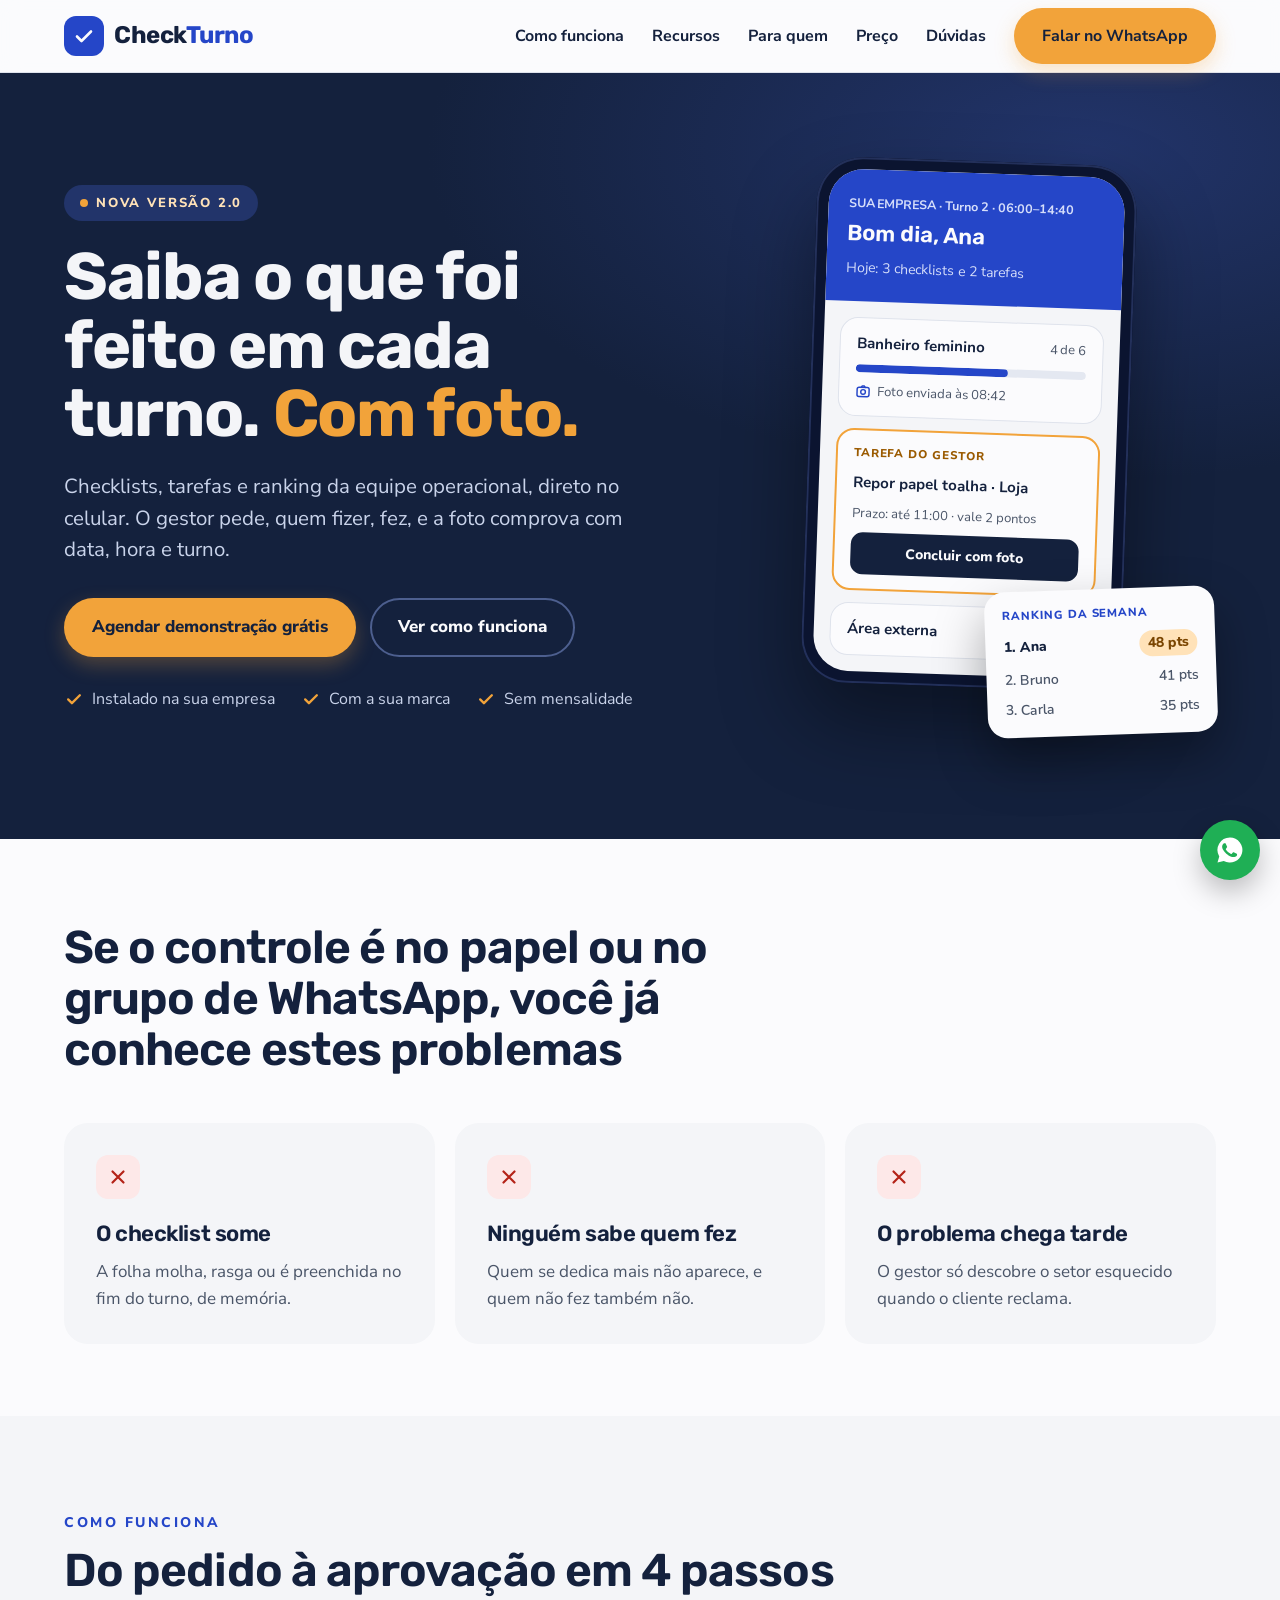
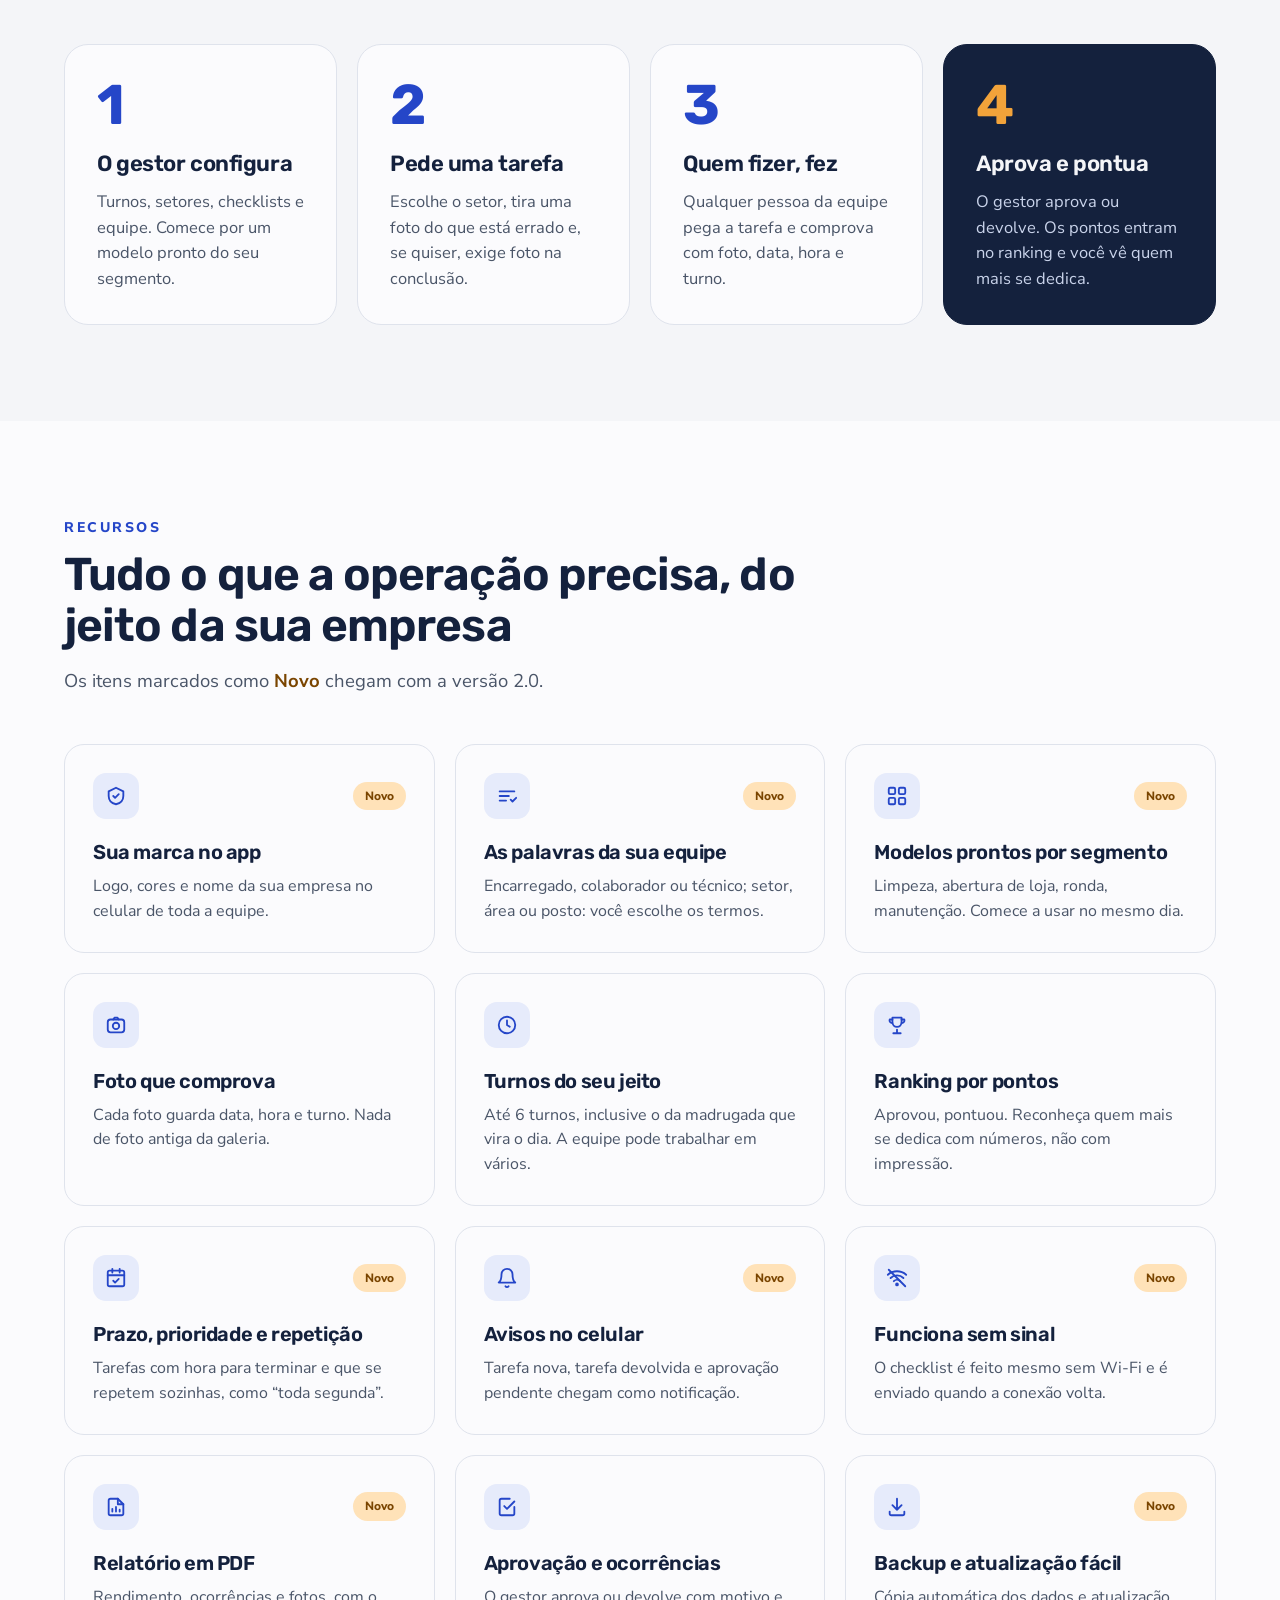
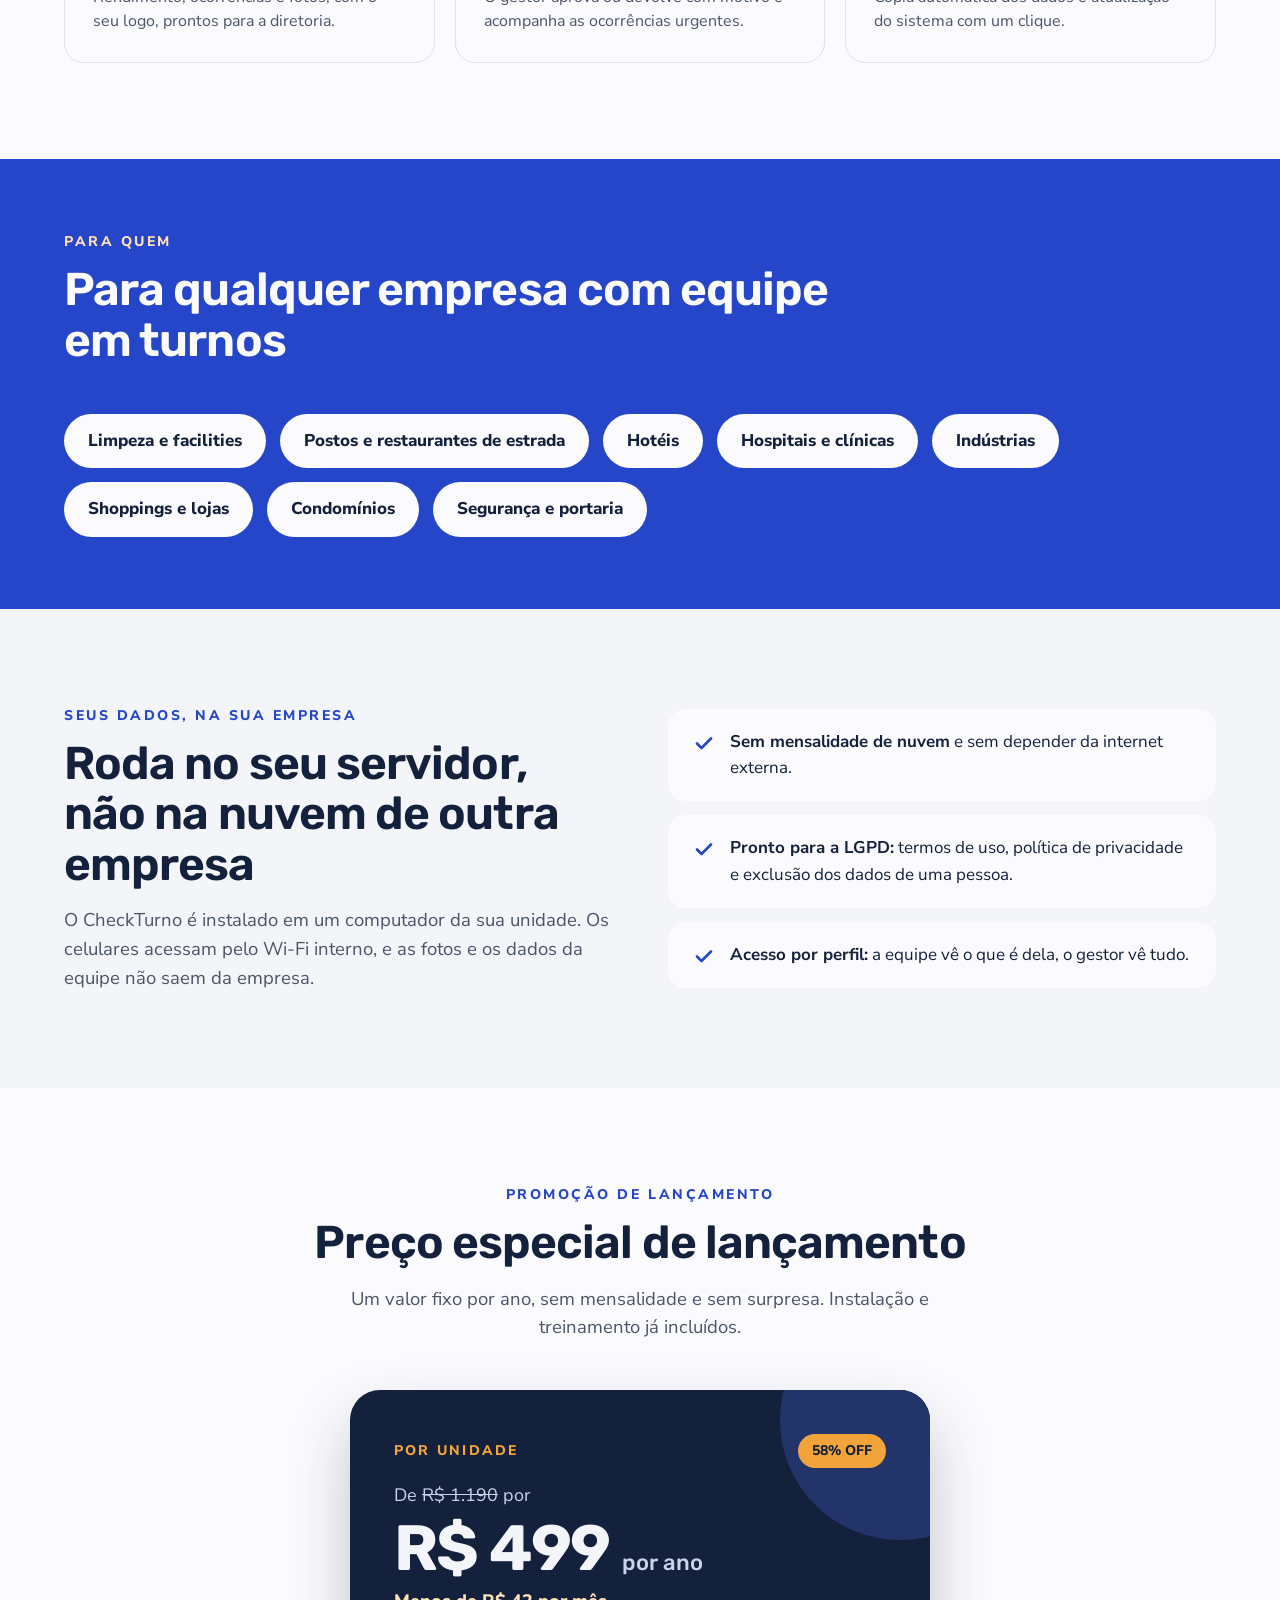
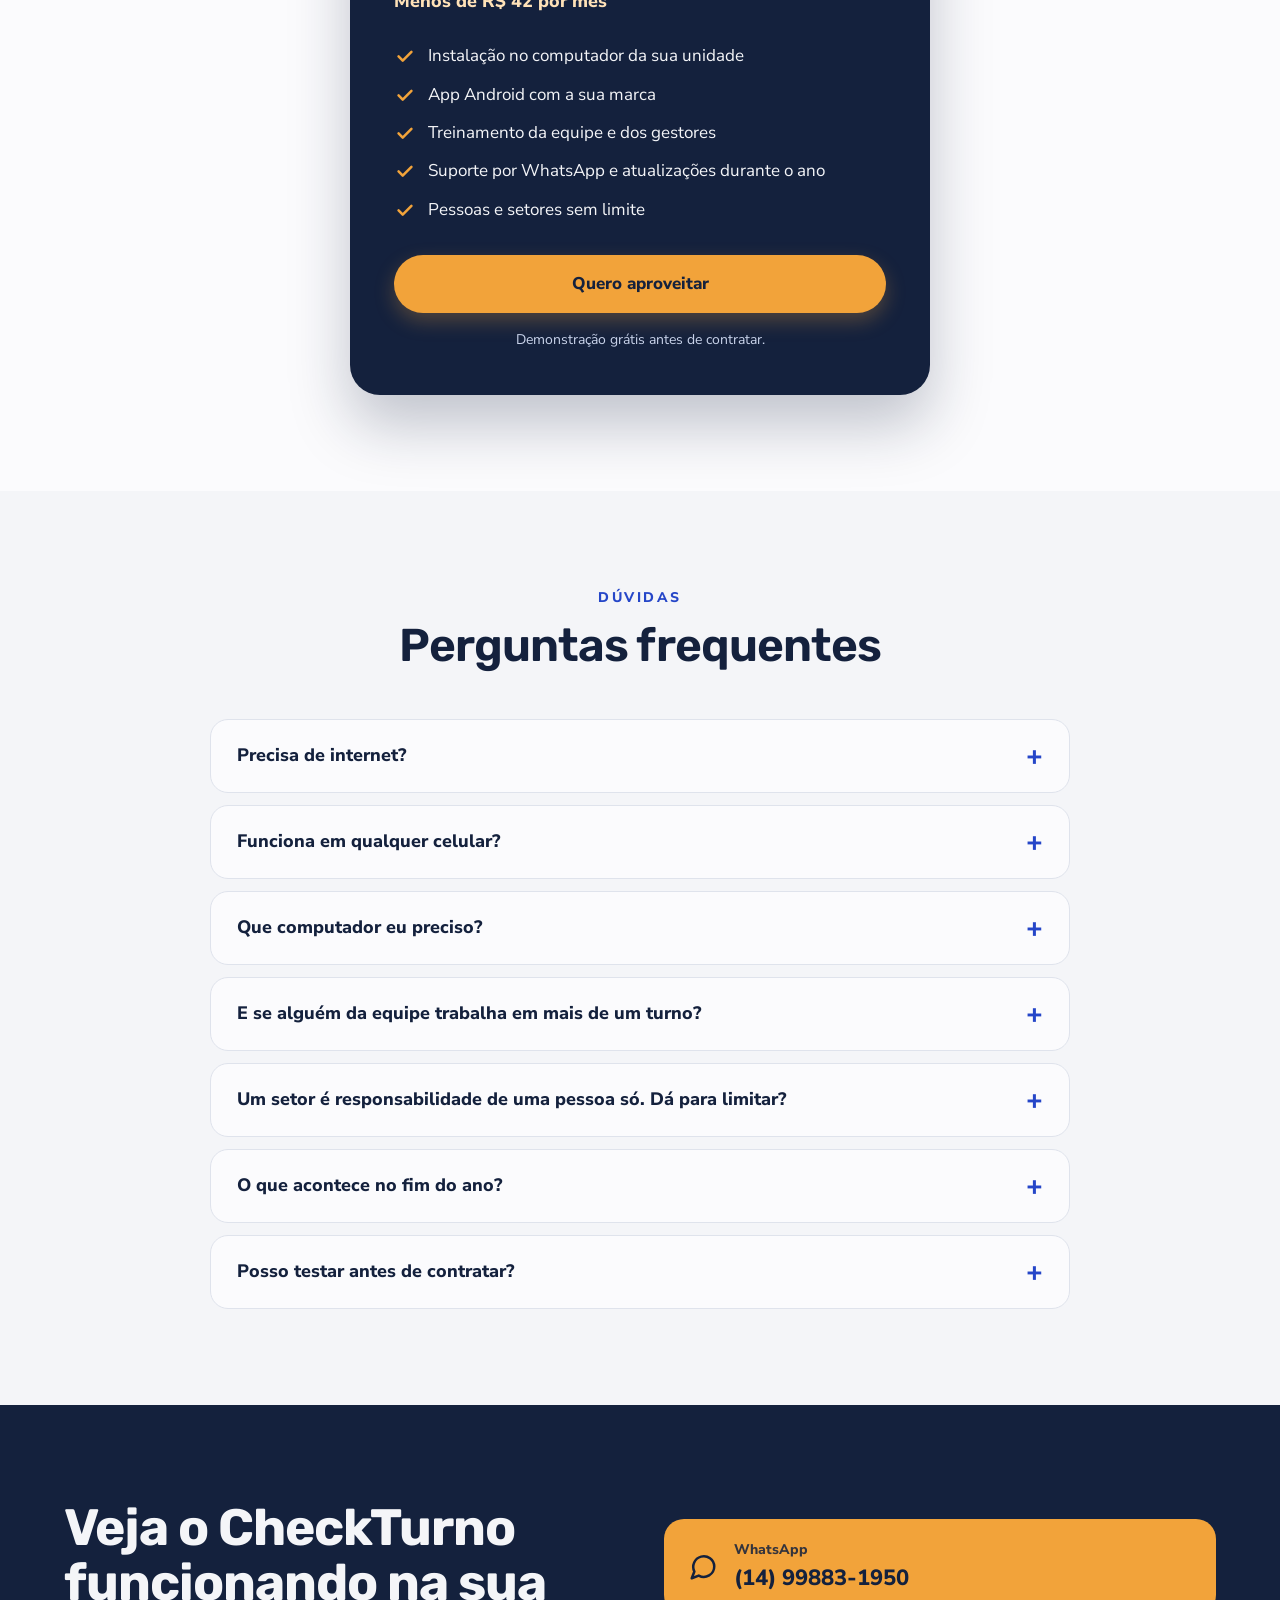
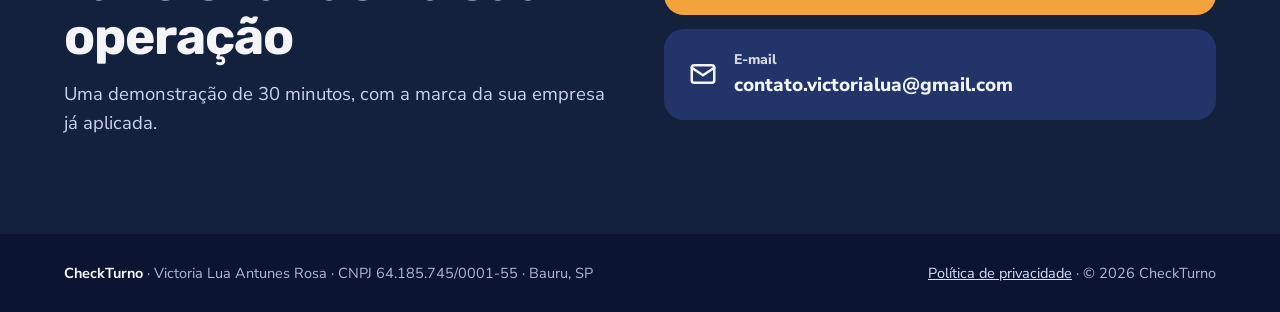
==== index.html @ 0f823310 "Add files via upload" ====
<!doctype html>
<html lang="pt-BR" class="no-js">
<head>
<meta charset="utf-8">
<meta name="viewport" content="width=device-width, initial-scale=1">
<title>CheckTurno — Checklists e tarefas por turno, com foto</title>
<meta name="description" content="Saiba o que foi feito em cada turno, com foto. Checklists, tarefas e ranking da equipe operacional no celular, instalado no servidor da sua empresa. Promoção de lançamento: R$ 499 por ano.">
<link rel="canonical" href="https://checkturno.com.br/">
<meta name="theme-color" content="#14213D">
<meta property="og:type" content="website">
<meta property="og:locale" content="pt_BR">
<meta property="og:site_name" content="CheckTurno">
<meta property="og:title" content="CheckTurno — Saiba o que foi feito em cada turno. Com foto.">
<meta property="og:description" content="Checklists, tarefas e ranking da equipe operacional no celular. Instalado na sua empresa, sem mensalidade.">
<meta property="og:url" content="https://checkturno.com.br/">
<meta property="og:image" content="https://checkturno.com.br/assets/og-image.png">
<meta property="og:image:width" content="1200">
<meta property="og:image:height" content="630">
<meta name="twitter:card" content="summary_large_image">
<link rel="icon" href="/favicon.svg" type="image/svg+xml">
<link rel="icon" href="/favicon-32.png" sizes="32x32" type="image/png">
<link rel="apple-touch-icon" href="/apple-touch-icon.png">
<link rel="preconnect" href="https://fonts.googleapis.com">
<link rel="preconnect" href="https://fonts.gstatic.com" crossorigin>
<link href="https://fonts.googleapis.com/css2?family=Nunito+Sans:wght@400;600;700;800&family=Rubik:wght@500;600;700&display=swap" rel="stylesheet">
<link rel="stylesheet" href="/assets/style.css">
<script type="application/ld+json">
{
  "@context": "https://schema.org",
  "@type": "SoftwareApplication",
  "name": "CheckTurno",
  "applicationCategory": "BusinessApplication",
  "operatingSystem": "Android, Windows",
  "description": "Checklists, tarefas e ranking da equipe operacional por turno, com foto que comprova.",
  "url": "https://checkturno.com.br/",
  "offers": {"@type": "Offer", "price": "499.00", "priceCurrency": "BRL"},
  "provider": {"@type": "Organization", "name": "CheckTurno", "email": "contato.victorialua@gmail.com", "telephone": "+55-14-99883-1950", "address": {"@type": "PostalAddress", "addressLocality": "Bauru", "addressRegion": "SP", "addressCountry": "BR"}}
}
</script>
</head>
<body>
<a class="skip" href="#conteudo">Pular para o conteúdo</a>

<header class="header">
  <div class="wrap">
    <a class="brand" href="/" aria-label="CheckTurno, página inicial">
      <span class="brand-mark"><svg aria-hidden="true" width="24" height="24" viewBox="0 0 24 24" fill="none" stroke="currentColor" stroke-width="2.6" stroke-linecap="round" stroke-linejoin="round"><path d="M5 12.5l4.5 4.5L19 7.5"/></svg></span>
      <span class="brand-name">Check<span>Turno</span></span>
    </a>
    <button class="menu-btn" type="button" aria-label="Abrir menu" aria-expanded="false" aria-controls="nav">
      <svg aria-hidden="true" width="26" height="26" viewBox="0 0 24 24" fill="none" stroke="currentColor" stroke-width="2.2" stroke-linecap="round"><path d="M4 7h16M4 12h16M4 17h16"/></svg>
    </button>
    <nav class="nav" id="nav" aria-label="Seções">
      <a href="#como-funciona">Como funciona</a>
      <a href="#recursos">Recursos</a>
      <a href="#para-quem">Para quem</a>
      <a href="#preco">Preço</a>
      <a href="#duvidas">Dúvidas</a>
      <a class="btn btn-primary" href="https://wa.me/5514998831950?text=Ol%C3%A1!%20Quero%20conhecer%20o%20CheckTurno." target="_blank" rel="noopener">Falar no WhatsApp</a>
    </nav>
  </div>
</header>

<main id="conteudo">

<section class="hero">
  <div class="wrap">
    <div>
      <span class="pill"><i></i>NOVA VERSÃO 2.0</span>
      <h1>Saiba o que foi feito em cada turno. <em>Com foto.</em></h1>
      <p class="lead">Checklists, tarefas e ranking da equipe operacional, direto no celular. O gestor pede, quem fizer, fez, e a foto comprova com data, hora e turno.</p>
      <div class="actions">
        <a class="btn btn-primary" href="https://wa.me/5514998831950?text=Ol%C3%A1!%20Quero%20agendar%20uma%20demonstra%C3%A7%C3%A3o%20do%20CheckTurno." target="_blank" rel="noopener">Agendar demonstração grátis</a>
        <a class="btn btn-ghost" href="#como-funciona">Ver como funciona</a>
      </div>
      <ul class="checks">
        <li><svg aria-hidden="true" width="20" height="20" viewBox="0 0 24 24" fill="none" stroke="#F2A33A" stroke-width="2.8" stroke-linecap="round" stroke-linejoin="round"><path d="M5 12.5l4.5 4.5L19 7.5"/></svg>Instalado na sua empresa</li>
        <li><svg aria-hidden="true" width="20" height="20" viewBox="0 0 24 24" fill="none" stroke="#F2A33A" stroke-width="2.8" stroke-linecap="round" stroke-linejoin="round"><path d="M5 12.5l4.5 4.5L19 7.5"/></svg>Com a sua marca</li>
        <li><svg aria-hidden="true" width="20" height="20" viewBox="0 0 24 24" fill="none" stroke="#F2A33A" stroke-width="2.8" stroke-linecap="round" stroke-linejoin="round"><path d="M5 12.5l4.5 4.5L19 7.5"/></svg>Sem mensalidade</li>
      </ul>
    </div>

    <div class="device" aria-label="Exemplo da tela do app no celular" role="img">
      <div class="phone" aria-hidden="true">
        <div class="screen">
          <div class="screen-top">
            <small>SUA EMPRESA · Turno 2 · 06:00–14:40</small>
            <b>Bom dia, Ana</b>
            <span>Hoje: 3 checklists e 2 tarefas</span>
          </div>
          <div class="screen-body">
            <div class="card-s">
              <div class="row"><b>Banheiro feminino</b><small>4 de 6</small></div>
              <div class="bar"><i></i></div>
              <small><svg width="16" height="16" viewBox="0 0 24 24" fill="none" stroke="#2546C8" stroke-width="2.2" stroke-linecap="round" stroke-linejoin="round"><rect x="3" y="6" width="18" height="14" rx="3"/><circle cx="12" cy="13" r="3.5"/><path d="M9 6l1.5-2h3L15 6"/></svg>Foto enviada às 08:42</small>
            </div>
            <div class="card-s accent">
              <span class="tag">TAREFA DO GESTOR</span>
              <b>Repor papel toalha · Loja</b>
              <small>Prazo: até 11:00 · vale 2 pontos</small>
              <div class="fake-btn">Concluir com foto</div>
            </div>
            <div class="card-s">
              <div class="row"><b>Área externa</b><span class="ok"><svg width="16" height="16" viewBox="0 0 24 24" fill="none" stroke="currentColor" stroke-width="2.8" stroke-linecap="round" stroke-linejoin="round"><path d="M5 12.5l4.5 4.5L19 7.5"/></svg>Aprovado</span></div>
            </div>
          </div>
        </div>
      </div>
      <div class="float-card" aria-hidden="true">
        <span class="tag">RANKING DA SEMANA</span>
        <div class="row first"><span>1. Ana</span><span>48 pts</span></div>
        <div class="row"><span>2. Bruno</span><span>41 pts</span></div>
        <div class="row"><span>3. Carla</span><span>35 pts</span></div>
      </div>
    </div>
  </div>
</section>

<section class="section white tight">
  <div class="wrap">
    <div class="head reveal">
      <h2 class="title">Se o controle é no papel ou no grupo de WhatsApp, você já conhece estes problemas</h2>
    </div>
    <div class="grid g3">
      <div class="pain reveal">
        <div class="x"><svg aria-hidden="true" width="22" height="22" viewBox="0 0 24 24" fill="none" stroke="currentColor" stroke-width="2.4" stroke-linecap="round"><path d="M6 6l12 12M18 6L6 18"/></svg></div>
        <h3>O checklist some</h3>
        <p>A folha molha, rasga ou é preenchida no fim do turno, de memória.</p>
      </div>
      <div class="pain reveal">
        <div class="x"><svg aria-hidden="true" width="22" height="22" viewBox="0 0 24 24" fill="none" stroke="currentColor" stroke-width="2.4" stroke-linecap="round"><path d="M6 6l12 12M18 6L6 18"/></svg></div>
        <h3>Ninguém sabe quem fez</h3>
        <p>Quem se dedica mais não aparece, e quem não fez também não.</p>
      </div>
      <div class="pain reveal">
        <div class="x"><svg aria-hidden="true" width="22" height="22" viewBox="0 0 24 24" fill="none" stroke="currentColor" stroke-width="2.4" stroke-linecap="round"><path d="M6 6l12 12M18 6L6 18"/></svg></div>
        <h3>O problema chega tarde</h3>
        <p>O gestor só descobre o setor esquecido quando o cliente reclama.</p>
      </div>
    </div>
  </div>
</section>

<section class="section" id="como-funciona">
  <div class="wrap">
    <div class="head reveal">
      <p class="eyebrow">Como funciona</p>
      <h2 class="title">Do pedido à aprovação em 4 passos</h2>
    </div>
    <ol class="grid g4">
      <li class="step reveal"><span class="n">1</span><h3>O gestor configura</h3><p>Turnos, setores, checklists e equipe. Comece por um modelo pronto do seu segmento.</p></li>
      <li class="step reveal"><span class="n">2</span><h3>Pede uma tarefa</h3><p>Escolhe o setor, tira uma foto do que está errado e, se quiser, exige foto na conclusão.</p></li>
      <li class="step reveal"><span class="n">3</span><h3>Quem fizer, fez</h3><p>Qualquer pessoa da equipe pega a tarefa e comprova com foto, data, hora e turno.</p></li>
      <li class="step dark reveal"><span class="n">4</span><h3>Aprova e pontua</h3><p>O gestor aprova ou devolve. Os pontos entram no ranking e você vê quem mais se dedica.</p></li>
    </ol>
  </div>
</section>

<section class="section white" id="recursos">
  <div class="wrap">
    <div class="head reveal">
      <p class="eyebrow">Recursos</p>
      <h2 class="title">Tudo o que a operação precisa, do jeito da sua empresa</h2>
      <p class="sub">Os itens marcados como <b style="color:#7A4500">Novo</b> chegam com a versão 2.0.</p>
    </div>
    <div class="grid g3">
      <div class="feat reveal"><div class="top"><span class="ico"><svg aria-hidden="true" width="22" height="22" viewBox="0 0 24 24" fill="none" stroke="currentColor" stroke-width="2" stroke-linecap="round" stroke-linejoin="round"><path d="M12 3l8 4v5c0 5-3.5 8-8 9-4.5-1-8-4-8-9V7z"/><path d="M9 12l2 2 4-4"/></svg></span><span class="new">Novo</span></div><h3>Sua marca no app</h3><p>Logo, cores e nome da sua empresa no celular de toda a equipe.</p></div>
      <div class="feat reveal"><div class="top"><span class="ico"><svg aria-hidden="true" width="22" height="22" viewBox="0 0 24 24" fill="none" stroke="currentColor" stroke-width="2" stroke-linecap="round" stroke-linejoin="round"><path d="M4 7h16M4 12h10M4 17h7"/><path d="M16 16l2 2 4-4"/></svg></span><span class="new">Novo</span></div><h3>As palavras da sua equipe</h3><p>Encarregado, colaborador ou técnico; setor, área ou posto: você escolhe os termos.</p></div>
      <div class="feat reveal"><div class="top"><span class="ico"><svg aria-hidden="true" width="22" height="22" viewBox="0 0 24 24" fill="none" stroke="currentColor" stroke-width="2" stroke-linecap="round" stroke-linejoin="round"><rect x="3" y="3" width="7" height="7" rx="1.5"/><rect x="14" y="3" width="7" height="7" rx="1.5"/><rect x="3" y="14" width="7" height="7" rx="1.5"/><rect x="14" y="14" width="7" height="7" rx="1.5"/></svg></span><span class="new">Novo</span></div><h3>Modelos prontos por segmento</h3><p>Limpeza, abertura de loja, ronda, manutenção. Comece a usar no mesmo dia.</p></div>
      <div class="feat reveal"><div class="top"><span class="ico"><svg aria-hidden="true" width="22" height="22" viewBox="0 0 24 24" fill="none" stroke="currentColor" stroke-width="2" stroke-linecap="round" stroke-linejoin="round"><rect x="3" y="6" width="18" height="14" rx="3"/><circle cx="12" cy="13" r="3.5"/><path d="M9 6l1.5-2h3L15 6"/></svg></span></div><h3>Foto que comprova</h3><p>Cada foto guarda data, hora e turno. Nada de foto antiga da galeria.</p></div>
      <div class="feat reveal"><div class="top"><span class="ico"><svg aria-hidden="true" width="22" height="22" viewBox="0 0 24 24" fill="none" stroke="currentColor" stroke-width="2" stroke-linecap="round" stroke-linejoin="round"><circle cx="12" cy="12" r="9"/><path d="M12 7v5l3 2"/></svg></span></div><h3>Turnos do seu jeito</h3><p>Até 6 turnos, inclusive o da madrugada que vira o dia. A equipe pode trabalhar em vários.</p></div>
      <div class="feat reveal"><div class="top"><span class="ico"><svg aria-hidden="true" width="22" height="22" viewBox="0 0 24 24" fill="none" stroke="currentColor" stroke-width="2" stroke-linecap="round" stroke-linejoin="round"><path d="M8 21h8M12 17v4M7 4h10v5a5 5 0 0 1-10 0V4z"/><path d="M7 6H4a3 3 0 0 0 3 4M17 6h3a3 3 0 0 1-3 4"/></svg></span></div><h3>Ranking por pontos</h3><p>Aprovou, pontuou. Reconheça quem mais se dedica com números, não com impressão.</p></div>
      <div class="feat reveal"><div class="top"><span class="ico"><svg aria-hidden="true" width="22" height="22" viewBox="0 0 24 24" fill="none" stroke="currentColor" stroke-width="2" stroke-linecap="round" stroke-linejoin="round"><rect x="3" y="4" width="18" height="17" rx="2"/><path d="M3 9h18M8 2v4M16 2v4"/><path d="M9 15l2 2 4-4"/></svg></span><span class="new">Novo</span></div><h3>Prazo, prioridade e repetição</h3><p>Tarefas com hora para terminar e que se repetem sozinhas, como “toda segunda”.</p></div>
      <div class="feat reveal"><div class="top"><span class="ico"><svg aria-hidden="true" width="22" height="22" viewBox="0 0 24 24" fill="none" stroke="currentColor" stroke-width="2" stroke-linecap="round" stroke-linejoin="round"><path d="M18 8a6 6 0 0 0-12 0c0 7-3 9-3 9h18s-3-2-3-9"/><path d="M13.7 21a2 2 0 0 1-3.4 0"/></svg></span><span class="new">Novo</span></div><h3>Avisos no celular</h3><p>Tarefa nova, tarefa devolvida e aprovação pendente chegam como notificação.</p></div>
      <div class="feat reveal"><div class="top"><span class="ico"><svg aria-hidden="true" width="22" height="22" viewBox="0 0 24 24" fill="none" stroke="currentColor" stroke-width="2" stroke-linecap="round" stroke-linejoin="round"><path d="M2 8.5a15 15 0 0 1 20 0M5 12a10 10 0 0 1 14 0M8.5 15.5a5 5 0 0 1 7 0"/><circle cx="12" cy="19" r="1"/><path d="M3 3l18 18"/></svg></span><span class="new">Novo</span></div><h3>Funciona sem sinal</h3><p>O checklist é feito mesmo sem Wi-Fi e é enviado quando a conexão volta.</p></div>
      <div class="feat reveal"><div class="top"><span class="ico"><svg aria-hidden="true" width="22" height="22" viewBox="0 0 24 24" fill="none" stroke="currentColor" stroke-width="2" stroke-linecap="round" stroke-linejoin="round"><path d="M14 3H6a2 2 0 0 0-2 2v14a2 2 0 0 0 2 2h12a2 2 0 0 0 2-2V9z"/><path d="M14 3v6h6M8 17v-3M12 17v-5M16 17v-2"/></svg></span><span class="new">Novo</span></div><h3>Relatório em PDF</h3><p>Rendimento, ocorrências e fotos, com o seu logo, prontos para a diretoria.</p></div>
      <div class="feat reveal"><div class="top"><span class="ico"><svg aria-hidden="true" width="22" height="22" viewBox="0 0 24 24" fill="none" stroke="currentColor" stroke-width="2" stroke-linecap="round" stroke-linejoin="round"><path d="M9 11l3 3 8-8"/><path d="M20 12v7a2 2 0 0 1-2 2H6a2 2 0 0 1-2-2V5a2 2 0 0 1 2-2h9"/></svg></span></div><h3>Aprovação e ocorrências</h3><p>O gestor aprova ou devolve com motivo e acompanha as ocorrências urgentes.</p></div>
      <div class="feat reveal"><div class="top"><span class="ico"><svg aria-hidden="true" width="22" height="22" viewBox="0 0 24 24" fill="none" stroke="currentColor" stroke-width="2" stroke-linecap="round" stroke-linejoin="round"><path d="M12 3v12M7 10l5 5 5-5"/><path d="M4 17v2a2 2 0 0 0 2 2h12a2 2 0 0 0 2-2v-2"/></svg></span><span class="new">Novo</span></div><h3>Backup e atualização fácil</h3><p>Cópia automática dos dados e atualização do sistema com um clique.</p></div>
    </div>
  </div>
</section>

<section class="section band tight" id="para-quem">
  <div class="wrap">
    <div class="head reveal">
      <p class="eyebrow">Para quem</p>
      <h2 class="title">Para qualquer empresa com equipe em turnos</h2>
    </div>
    <ul class="chips reveal">
      <li>Limpeza e facilities</li>
      <li>Postos e restaurantes de estrada</li>
      <li>Hotéis</li>
      <li>Hospitais e clínicas</li>
      <li>Indústrias</li>
      <li>Shoppings e lojas</li>
      <li>Condomínios</li>
      <li>Segurança e portaria</li>
    </ul>
  </div>
</section>

<section class="section">
  <div class="wrap split">
    <div class="reveal">
      <p class="eyebrow">Seus dados, na sua empresa</p>
      <h2 class="title">Roda no seu servidor, não na nuvem de outra empresa</h2>
      <p class="sub">O CheckTurno é instalado em um computador da sua unidade. Os celulares acessam pelo Wi-Fi interno, e as fotos e os dados da equipe não saem da empresa.</p>
    </div>
    <ul class="list-cards reveal">
      <li><svg aria-hidden="true" width="24" height="24" viewBox="0 0 24 24" fill="none" stroke="currentColor" stroke-width="2.6" stroke-linecap="round" stroke-linejoin="round"><path d="M5 12.5l4.5 4.5L19 7.5"/></svg><span><b>Sem mensalidade de nuvem</b> e sem depender da internet externa.</span></li>
      <li><svg aria-hidden="true" width="24" height="24" viewBox="0 0 24 24" fill="none" stroke="currentColor" stroke-width="2.6" stroke-linecap="round" stroke-linejoin="round"><path d="M5 12.5l4.5 4.5L19 7.5"/></svg><span><b>Pronto para a LGPD:</b> termos de uso, política de privacidade e exclusão dos dados de uma pessoa.</span></li>
      <li><svg aria-hidden="true" width="24" height="24" viewBox="0 0 24 24" fill="none" stroke="currentColor" stroke-width="2.6" stroke-linecap="round" stroke-linejoin="round"><path d="M5 12.5l4.5 4.5L19 7.5"/></svg><span><b>Acesso por perfil:</b> a equipe vê o que é dela, o gestor vê tudo.</span></li>
    </ul>
  </div>
</section>

<section class="section white" id="preco">
  <div class="wrap">
    <div class="head center reveal">
      <p class="eyebrow">Promoção de lançamento</p>
      <h2 class="title">Preço especial de lançamento</h2>
      <p class="sub">Um valor fixo por ano, sem mensalidade e sem surpresa. Instalação e treinamento já incluídos.</p>
    </div>
    <div class="price-wrap reveal">
      <div class="price">
        <div class="row"><span class="label">POR UNIDADE</span><span class="off">58% OFF</span></div>
        <p class="from">De <s>R$ 1.190</s> por</p>
        <p class="amount">R$ 499 <small>por ano</small></p>
        <p class="month">Menos de R$ 42 por mês</p>
        <ul class="includes">
          <li><svg aria-hidden="true" width="22" height="22" viewBox="0 0 24 24" fill="none" stroke="currentColor" stroke-width="2.8" stroke-linecap="round" stroke-linejoin="round"><path d="M5 12.5l4.5 4.5L19 7.5"/></svg>Instalação no computador da sua unidade</li>
          <li><svg aria-hidden="true" width="22" height="22" viewBox="0 0 24 24" fill="none" stroke="currentColor" stroke-width="2.8" stroke-linecap="round" stroke-linejoin="round"><path d="M5 12.5l4.5 4.5L19 7.5"/></svg>App Android com a sua marca</li>
          <li><svg aria-hidden="true" width="22" height="22" viewBox="0 0 24 24" fill="none" stroke="currentColor" stroke-width="2.8" stroke-linecap="round" stroke-linejoin="round"><path d="M5 12.5l4.5 4.5L19 7.5"/></svg>Treinamento da equipe e dos gestores</li>
          <li><svg aria-hidden="true" width="22" height="22" viewBox="0 0 24 24" fill="none" stroke="currentColor" stroke-width="2.8" stroke-linecap="round" stroke-linejoin="round"><path d="M5 12.5l4.5 4.5L19 7.5"/></svg>Suporte por WhatsApp e atualizações durante o ano</li>
          <li><svg aria-hidden="true" width="22" height="22" viewBox="0 0 24 24" fill="none" stroke="currentColor" stroke-width="2.8" stroke-linecap="round" stroke-linejoin="round"><path d="M5 12.5l4.5 4.5L19 7.5"/></svg>Pessoas e setores sem limite</li>
        </ul>
        <a class="btn btn-primary" href="https://wa.me/5514998831950?text=Ol%C3%A1!%20Quero%20aproveitar%20a%20promo%C3%A7%C3%A3o%20de%20lan%C3%A7amento%20do%20CheckTurno." target="_blank" rel="noopener">Quero aproveitar</a>
        <p class="note">Demonstração grátis antes de contratar.</p>
      </div>
    </div>
  </div>
</section>

<section class="section" id="duvidas">
  <div class="wrap">
    <div class="head center reveal">
      <p class="eyebrow">Dúvidas</p>
      <h2 class="title">Perguntas frequentes</h2>
    </div>
    <div class="faq">
      <details class="reveal"><summary>Precisa de internet?<span class="plus" aria-hidden="true">+</span></summary><p>Não. Basta o Wi-Fi da unidade ligando os celulares ao computador onde o sistema está instalado. Sem sinal no setor, o checklist fica guardado no celular e é enviado depois.</p></details>
      <details class="reveal"><summary>Funciona em qualquer celular?<span class="plus" aria-hidden="true">+</span></summary><p>No Android, pelo app com a marca da sua empresa. Em outros aparelhos, pelo navegador. O painel do gestor também abre no computador.</p></details>
      <details class="reveal"><summary>Que computador eu preciso?<span class="plus" aria-hidden="true">+</span></summary><p>Um computador com Windows que fique ligado durante a operação e conectado à rede da unidade. Na demonstração verificamos juntos se o seu serve.</p></details>
      <details class="reveal"><summary>E se alguém da equipe trabalha em mais de um turno?<span class="plus" aria-hidden="true">+</span></summary><p>Sem problema. Ninguém fica preso a um turno: quem estiver trabalhando faz, e os pontos vão para quem fez.</p></details>
      <details class="reveal"><summary>Um setor é responsabilidade de uma pessoa só. Dá para limitar?<span class="plus" aria-hidden="true">+</span></summary><p>Sim. O gestor tira quem não deve ver aquele setor ou aquela tarefa.</p></details>
      <details class="reveal"><summary>O que acontece no fim do ano?<span class="plus" aria-hidden="true">+</span></summary><p>Avisamos antes do vencimento para renovar. Os dados são da sua empresa e continuam com você.</p></details>
      <details class="reveal"><summary>Posso testar antes de contratar?<span class="plus" aria-hidden="true">+</span></summary><p>Sim. Fazemos uma demonstração grátis e mostramos o app funcionando com a marca da sua empresa.</p></details>
    </div>
  </div>
</section>

<section class="section cta" id="contato">
  <div class="wrap split">
    <div class="reveal">
      <h2>Veja o CheckTurno funcionando na sua operação</h2>
      <p class="sub">Uma demonstração de 30 minutos, com a marca da sua empresa já aplicada.</p>
    </div>
    <div class="contact reveal">
      <a class="wa" href="https://wa.me/5514998831950?text=Ol%C3%A1!%20Quero%20agendar%20uma%20demonstra%C3%A7%C3%A3o%20do%20CheckTurno." target="_blank" rel="noopener">
        <svg aria-hidden="true" width="30" height="30" viewBox="0 0 24 24" fill="none" stroke="currentColor" stroke-width="2" stroke-linecap="round" stroke-linejoin="round"><path d="M21 11.5a8.4 8.4 0 0 1-12.4 7.4L3 21l2.1-5.4A8.4 8.4 0 1 1 21 11.5z"/></svg>
        <span><small>WhatsApp</small><strong>(14) 99883-1950</strong></span>
      </a>
      <a class="mail" href="mailto:contato.victorialua@gmail.com?subject=CheckTurno%20-%20demonstra%C3%A7%C3%A3o">
        <svg aria-hidden="true" width="30" height="30" viewBox="0 0 24 24" fill="none" stroke="currentColor" stroke-width="2" stroke-linecap="round" stroke-linejoin="round"><rect x="3" y="5" width="18" height="14" rx="2"/><path d="M3 7l9 6 9-6"/></svg>
        <span><small>E-mail</small><strong>contato.victorialua@gmail.com</strong></span>
      </a>
    </div>
  </div>
</section>

</main>

<footer class="footer">
  <div class="wrap">
    <p><b>CheckTurno</b> · Victoria Lua Antunes Rosa · CNPJ 64.185.745/0001-55 · Bauru, SP</p>
    <p><a href="/privacidade.html">Política de privacidade</a> · © <span id="ano">2026</span> CheckTurno</p>
  </div>
</footer>

<a class="wa-float" href="https://wa.me/5514998831950?text=Ol%C3%A1!%20Quero%20conhecer%20o%20CheckTurno." target="_blank" rel="noopener" aria-label="Falar no WhatsApp">
  <svg aria-hidden="true" width="30" height="30" viewBox="0 0 24 24" fill="currentColor"><path d="M12 2a10 10 0 0 0-8.6 15.1L2 22l5-1.3A10 10 0 1 0 12 2zm5.6 14.2c-.2.7-1.4 1.3-2 1.4-.5.1-1.2.1-1.9-.1-.4-.1-1-.3-1.7-.6-3-1.3-5-4.3-5.1-4.5-.2-.2-1.2-1.6-1.2-3s.7-2.2 1-2.5c.3-.3.6-.3.8-.3h.6c.2 0 .4 0 .6.5l.9 2.1c.1.2.1.4 0 .6l-.4.6-.4.5c-.1.1-.3.3-.1.6.2.3.8 1.3 1.7 2.1 1.2 1 2.1 1.3 2.4 1.5.3.1.5.1.6-.1l.9-1.1c.2-.3.4-.2.7-.1l2 1c.3.1.5.2.6.3.1.2.1.8-.2 1.5z"/></svg>
</a>

<script src="/assets/site.js" defer></script>
</body>
</html>
---- assets/style.css ----
:root{
  --navy:#14213D;--navy-2:#1E2E57;--navy-3:#22346A;--ink-deep:#0B1430;
  --blue:#2546C8;--blue-soft:#E6EBFB;--orange:#F2A33A;--peach:#FFE2B8;--brown:#7A4500;
  --bg:#F4F5F8;--white:#FBFBFD;--line:#DFE3EC;--muted:#4A5568;--on-navy:#C9D3EA;--green:#1E7A46;
  --radius:24px;--max:1200px;
  --font-display:'Rubik',Arial,sans-serif;--font-body:'Nunito Sans',Arial,sans-serif;
}
*{box-sizing:border-box}
html{scroll-behavior:smooth;scroll-padding-top:84px}
@media (prefers-reduced-motion:reduce){html{scroll-behavior:auto}*{animation:none!important;transition:none!important}}
body{margin:0;font-family:var(--font-body);color:var(--navy);background:var(--bg);font-size:17px;line-height:1.55;-webkit-font-smoothing:antialiased}
img,svg{display:block;max-width:100%}
a{color:var(--blue)}a:hover{color:var(--navy)}
h1,h2,h3{font-family:var(--font-display);margin:0;letter-spacing:-.02em}
p{margin:0}
ul,ol{margin:0;padding:0;list-style:none}
.wrap{max-width:var(--max);margin:0 auto;padding:0 24px}
.skip{position:absolute;left:-999px;top:8px;background:var(--orange);color:var(--navy);padding:10px 16px;border-radius:8px;font-weight:800;z-index:100}
.skip:focus{left:8px}
:focus-visible{outline:3px solid var(--orange);outline-offset:3px;border-radius:6px}

/* Botões */
.btn{display:inline-flex;align-items:center;justify-content:center;gap:10px;min-height:48px;padding:14px 26px;border-radius:999px;font-weight:800;font-size:17px;text-decoration:none;border:2px solid transparent;transition:transform .15s ease,background .15s ease,box-shadow .15s ease;cursor:pointer}
.btn:hover{transform:translateY(-1px)}
.btn-primary{background:var(--orange);color:var(--navy);box-shadow:0 8px 20px rgba(242,163,58,.28)}
.btn-primary:hover{background:#F7B65A;color:var(--navy)}
.btn-ghost{border-color:#4D5F8F;color:var(--white)}
.btn-ghost:hover{border-color:var(--white);color:var(--white)}
.btn-dark{background:var(--navy);color:var(--white)}
.btn-dark:hover{background:var(--navy-2);color:var(--white)}

/* Cabeçalho */
.header{position:sticky;top:0;z-index:50;background:rgba(251,251,253,.92);backdrop-filter:saturate(1.4) blur(10px);border-bottom:1px solid var(--line)}
.header .wrap{display:flex;align-items:center;justify-content:space-between;gap:24px;min-height:72px}
.brand{display:flex;align-items:center;gap:10px;text-decoration:none;color:var(--navy)}
.brand-mark{width:40px;height:40px;border-radius:12px;background:var(--blue);color:var(--white);display:grid;place-items:center;flex:none}
.brand-name{font-family:var(--font-display);font-weight:700;font-size:24px;letter-spacing:-.02em}
.brand-name span{color:var(--blue)}
.nav{display:flex;align-items:center;gap:28px}
.nav a{color:var(--navy);text-decoration:none;font-weight:700;font-size:16px}
.nav a:hover{color:var(--blue)}
.menu-btn{display:none;background:none;border:0;width:48px;height:48px;border-radius:12px;color:var(--navy);cursor:pointer;align-items:center;justify-content:center}
@media (max-width:900px){
  .menu-btn{display:inline-flex}
  .nav{display:none;position:absolute;left:0;right:0;top:72px;background:var(--white);border-bottom:1px solid var(--line);flex-direction:column;align-items:stretch;gap:0;padding:8px 24px 20px}
  .nav.open{display:flex}
  .nav a{padding:14px 0;border-bottom:1px solid var(--line)}
  .nav .btn{margin-top:14px;border-bottom:0}
}

/* Hero */
.hero{background:radial-gradient(1200px 600px at 85% 10%,#22346A 0%,var(--navy) 55%);color:var(--bg);overflow:hidden}
.hero .wrap{display:grid;grid-template-columns:minmax(0,1.1fr) minmax(0,.9fr);gap:56px;align-items:center;padding-top:88px;padding-bottom:104px}
.pill{display:inline-flex;align-items:center;gap:8px;background:var(--navy-3);color:var(--peach);font-weight:800;font-size:13px;letter-spacing:.14em;padding:8px 16px;border-radius:999px}
.pill i{width:8px;height:8px;border-radius:50%;background:var(--orange);display:block}
.hero h1{font-size:clamp(40px,5.4vw,66px);line-height:1.04;font-weight:700;margin:22px 0 22px}
.hero h1 em{font-style:normal;color:var(--orange)}
.hero .lead{font-size:clamp(18px,1.6vw,21px);color:var(--on-navy);max-width:560px}
.hero .actions{display:flex;flex-wrap:wrap;gap:14px;margin-top:32px}
.checks{display:flex;flex-wrap:wrap;gap:10px 26px;margin-top:30px;color:var(--on-navy);font-size:16px}
.checks li{display:flex;align-items:center;gap:8px}
.hero .wrap > *{min-width:0}
@media (max-width:900px){.hero .wrap{grid-template-columns:minmax(0,1fr);padding-top:56px;padding-bottom:72px}}
@media (max-width:520px){.hero .actions .btn{width:100%}}

/* Celular */
.device{position:relative;display:flex;justify-content:center;padding:0 0 48px}
.phone{width:320px;max-width:100%;background:var(--ink-deep);border-radius:46px;padding:12px;box-shadow:0 40px 80px rgba(0,0,0,.4),inset 0 0 0 2px #23305A;transform:rotate(2deg)}
.screen{background:var(--bg);border-radius:35px;overflow:hidden;color:var(--navy)}
.screen-top{background:var(--blue);color:var(--white);padding:24px 20px 20px}
.screen-top small{display:block;font-size:12.5px;font-weight:700;color:#D6DEFA}
.screen-top b{display:block;font-family:var(--font-display);font-size:22px;font-weight:600;margin:4px 0}
.screen-top span{font-size:14px;color:#D6DEFA}
.screen-body{padding:16px;display:grid;gap:12px}
.card-s{background:var(--white);border:1px solid var(--line);border-radius:18px;padding:14px 16px;display:grid;gap:9px}
.card-s.accent{border:2px solid var(--orange)}
.row{display:flex;justify-content:space-between;align-items:center;gap:8px}
.card-s b{font-size:15px}
.card-s small{font-size:13px;color:var(--muted);display:flex;align-items:center;gap:6px}
.tag{font-size:11.5px;font-weight:800;letter-spacing:.08em;color:#9A5A00}
.bar{height:8px;background:#E4E8F1;border-radius:99px;overflow:hidden}
.bar i{display:block;height:100%;width:66%;background:var(--blue);border-radius:99px}
.fake-btn{background:var(--navy);color:var(--white);font-weight:800;font-size:14px;text-align:center;padding:10px;border-radius:12px}
.ok{color:var(--green);font-weight:800;font-size:13px;display:flex;align-items:center;gap:4px}
.float-card{position:absolute;right:0;bottom:0;width:230px;background:var(--white);color:var(--navy);border-radius:20px;padding:16px 18px;box-shadow:0 24px 50px rgba(0,0,0,.35);display:grid;gap:9px;transform:rotate(-2deg)}
.float-card .tag{color:var(--blue)}
.float-card .row{font-size:14px;font-weight:600;color:var(--muted)}
.float-card .row.first{font-weight:800;color:var(--navy)}
.float-card .row.first span:last-child{background:var(--peach);color:var(--brown);padding:2px 8px;border-radius:999px}
@media (max-width:520px){.device{flex-direction:column;align-items:center}.float-card{position:relative;right:auto;bottom:auto;margin:-48px 0 0 auto;width:220px;transform:rotate(-2deg)}}

/* Seções */
.section{padding:96px 0}
.section.white{background:var(--white)}
.section.tight{padding:72px 0}
.eyebrow{font-size:14px;font-weight:800;letter-spacing:.18em;color:var(--blue);text-transform:uppercase}
.title{font-size:clamp(32px,3.6vw,46px);line-height:1.1;font-weight:600;margin-top:12px}
.sub{font-size:18.5px;color:var(--muted);margin-top:16px;max-width:680px}
.head{max-width:780px;margin-bottom:48px}
.head.center{margin-left:auto;margin-right:auto;text-align:center}
.head.center .sub{margin-left:auto;margin-right:auto}

.grid{display:grid;gap:20px}
.g3{grid-template-columns:repeat(3,minmax(0,1fr))}
.g4{grid-template-columns:repeat(4,minmax(0,1fr))}
@media (max-width:1000px){.g4{grid-template-columns:repeat(2,minmax(0,1fr))}.g3{grid-template-columns:repeat(2,minmax(0,1fr))}}
@media (max-width:640px){.g4,.g3{grid-template-columns:1fr}}

.pain{background:var(--bg);border-radius:var(--radius);padding:32px}
.pain .x{width:44px;height:44px;border-radius:12px;background:#FDE8E8;color:#B42318;display:grid;place-items:center;margin-bottom:18px}
.pain h3{font-size:22px;font-weight:600;margin-bottom:8px}
.pain p{color:var(--muted)}

.step{background:var(--white);border:1px solid var(--line);border-radius:var(--radius);padding:32px;position:relative}
.step .n{font-family:var(--font-display);font-size:56px;font-weight:700;color:var(--blue);line-height:1}
.step h3{font-size:22px;font-weight:600;margin:14px 0 8px}
.step p{color:var(--muted);font-size:16.5px}
.step.dark{background:var(--navy);border-color:var(--navy);color:var(--bg)}
.step.dark .n{color:var(--orange)}
.step.dark p{color:var(--on-navy)}

.feat{border:1px solid var(--line);border-radius:20px;padding:28px;background:var(--white);transition:border-color .2s,box-shadow .2s,transform .2s}
.feat:hover{border-color:#C3CCE8;box-shadow:0 14px 30px rgba(20,33,61,.08);transform:translateY(-2px)}
.feat .top{display:flex;justify-content:space-between;align-items:center;margin-bottom:18px}
.ico{width:46px;height:46px;border-radius:13px;background:var(--blue-soft);color:var(--blue);display:grid;place-items:center}
.new{background:var(--peach);color:var(--brown);font-size:12px;font-weight:800;padding:5px 12px;border-radius:999px}
.feat h3{font-size:20px;font-weight:600;margin-bottom:6px}
.feat p{color:var(--muted);font-size:16px}

.band{background:var(--blue);color:var(--white)}
.band .eyebrow{color:var(--peach)}
.chips{display:flex;flex-wrap:wrap;gap:14px}
.chips li{background:var(--white);color:var(--navy);font-weight:800;font-size:17px;padding:14px 24px;border-radius:999px}

.split{display:grid;grid-template-columns:minmax(0,1fr) minmax(0,1fr);gap:56px;align-items:center}
@media (max-width:900px){.split{grid-template-columns:1fr}}
.list-cards{display:grid;gap:14px}
.list-cards li{background:var(--white);border-radius:18px;padding:20px 24px;display:flex;gap:14px;align-items:flex-start}
.list-cards svg{flex:none;color:var(--blue);margin-top:2px}

/* Preço */
.price-wrap{display:flex;justify-content:center}
.price{width:100%;max-width:580px;background:var(--navy);color:var(--bg);border-radius:30px;padding:44px;box-shadow:0 30px 60px rgba(20,33,61,.25);position:relative;overflow:hidden}
.price::after{content:"";position:absolute;right:-90px;top:-90px;width:240px;height:240px;border-radius:50%;background:var(--navy-3)}
.price > *{position:relative;z-index:1}
.price .row{margin-bottom:14px}
.price .label{font-size:14px;font-weight:800;letter-spacing:.16em;color:var(--orange)}
.off{background:var(--orange);color:var(--navy);font-size:14px;font-weight:800;padding:6px 14px;border-radius:999px}
.from{font-size:18px;color:var(--on-navy)}
.from s{color:var(--on-navy)}
.amount{font-family:var(--font-display);font-size:64px;font-weight:700;line-height:1;margin:6px 0 8px;letter-spacing:-.03em}
.amount small{font-size:22px;font-weight:500;color:var(--on-navy);letter-spacing:0}
.amount small{white-space:nowrap}
@media (max-width:520px){.price{padding:32px 26px}.amount{font-size:52px}.amount small{font-size:19px}}
.month{font-weight:800;color:var(--peach);font-size:18px}
.includes{display:grid;gap:12px;margin:28px 0 32px;font-size:17px}
.includes li{display:flex;gap:12px;align-items:flex-start}
.includes svg{flex:none;color:var(--orange);margin-top:2px}
.price .btn{width:100%}
.price .note{font-size:14px;color:var(--on-navy);margin-top:16px;text-align:center}

/* Dúvidas */
.faq{max-width:860px;margin:0 auto;display:grid;gap:12px}
.faq details{background:var(--white);border:1px solid var(--line);border-radius:18px;padding:0 26px}
.faq summary{cursor:pointer;list-style:none;display:flex;justify-content:space-between;align-items:center;gap:16px;font-weight:800;font-size:18px;padding:22px 0;min-height:44px}
.faq summary::-webkit-details-marker{display:none}
.faq summary .plus{color:var(--blue);font-size:28px;line-height:1;transition:transform .2s;flex:none}
.faq details[open] summary .plus{transform:rotate(45deg)}
.faq details p{color:var(--muted);padding-bottom:22px;margin-top:-6px}

/* Contato */
.cta{background:var(--navy);color:var(--bg)}
.cta .split{gap:48px}
.cta h2{font-size:clamp(34px,4vw,52px);line-height:1.06;font-weight:700}
.cta p.sub{color:var(--on-navy)}
.contact{display:grid;gap:14px}
.contact a{display:flex;align-items:center;gap:16px;border-radius:20px;padding:20px 24px;text-decoration:none;transition:transform .15s}
.contact a:hover{transform:translateY(-2px)}
.contact .wa{background:var(--orange);color:var(--navy)}
.contact .wa:hover{color:var(--navy)}
.contact .mail{background:var(--navy-3);color:var(--bg)}
.contact .mail:hover{color:var(--white)}
.contact small{display:block;font-size:14px;font-weight:800;opacity:.85}
.contact strong{display:block;font-size:22px;font-weight:800;overflow-wrap:anywhere}
.contact .mail strong{font-size:19px}

.footer{background:var(--ink-deep);color:#AEB9D6;font-size:14.5px}
.footer .wrap{display:flex;flex-wrap:wrap;gap:12px 32px;justify-content:space-between;padding-top:28px;padding-bottom:28px}
.footer a{color:#D6DEFA}
.footer b{color:var(--bg)}

/* Botão flutuante do WhatsApp */
.wa-float{position:fixed;right:20px;bottom:20px;z-index:60;width:60px;height:60px;border-radius:50%;background:#1FAF55;color:#fff;display:grid;place-items:center;box-shadow:0 12px 28px rgba(0,0,0,.25);transition:transform .15s}
.wa-float:hover{transform:scale(1.06);color:#fff}

/* Animação de entrada */
.reveal{opacity:0;transform:translateY(18px);transition:opacity .6s ease,transform .6s ease}
.reveal.in{opacity:1;transform:none}
.no-js .reveal{opacity:1;transform:none}

/* Páginas de texto */
.doc{max-width:820px;margin:0 auto;padding:72px 24px 96px}
.doc h1{font-size:clamp(32px,4vw,44px);margin-bottom:8px}
.doc h2{font-size:22px;margin:36px 0 10px}
.doc p,.doc li{color:#2D3748;margin-bottom:10px}
.doc ul{list-style:disc;padding-left:22px}
.doc .meta{color:var(--muted);margin-bottom:28px}
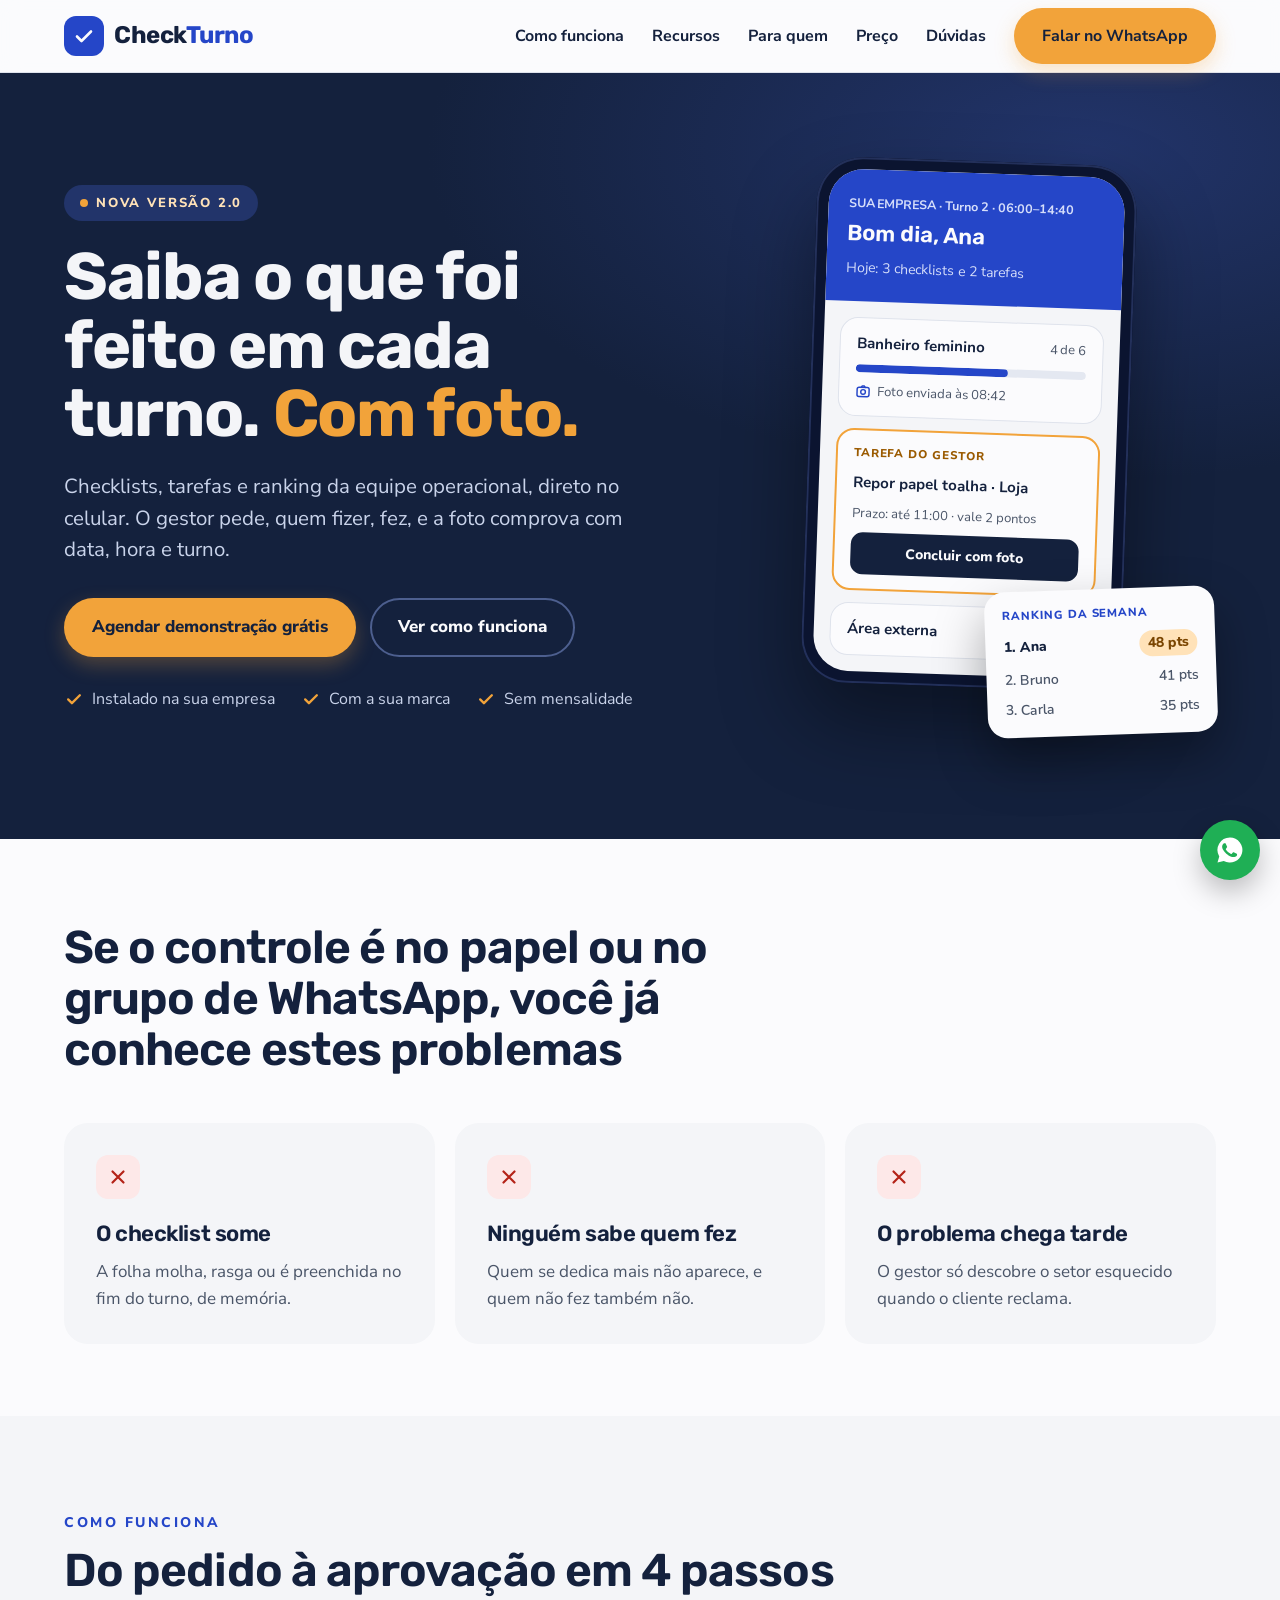
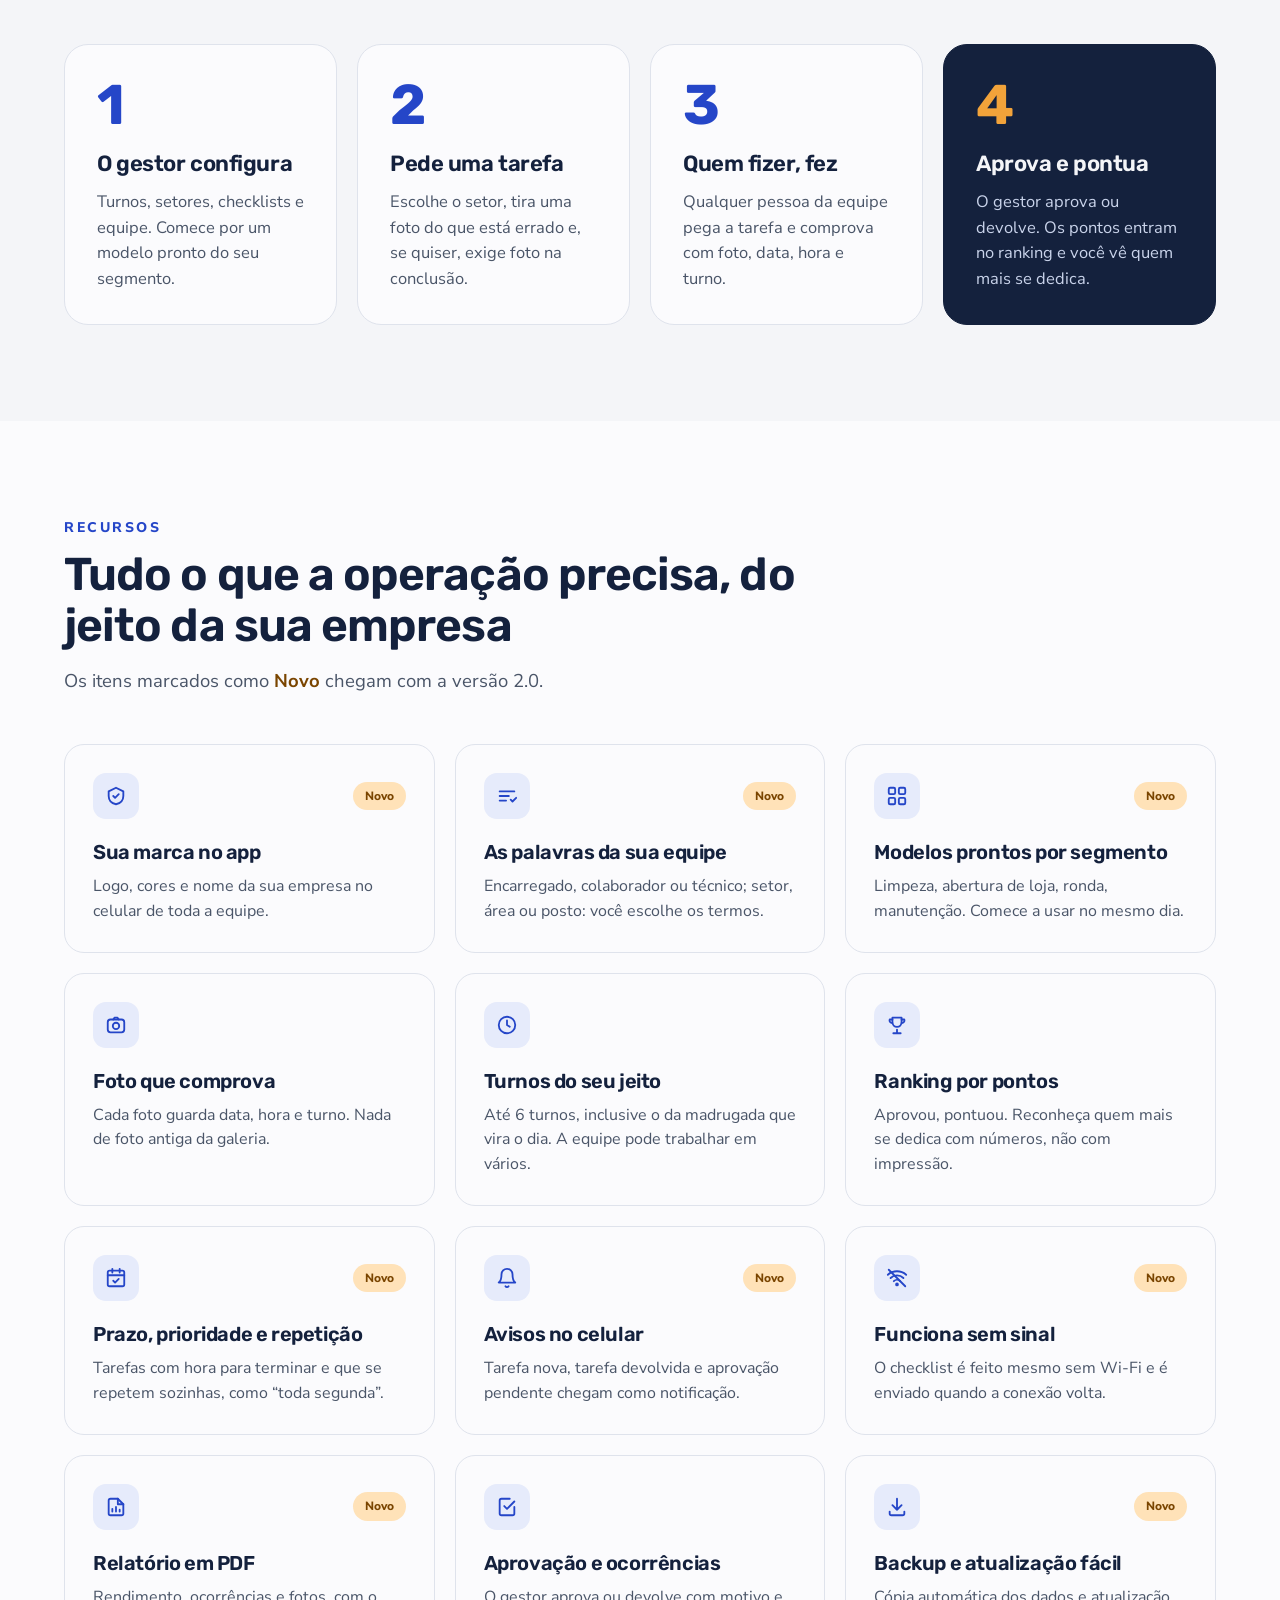
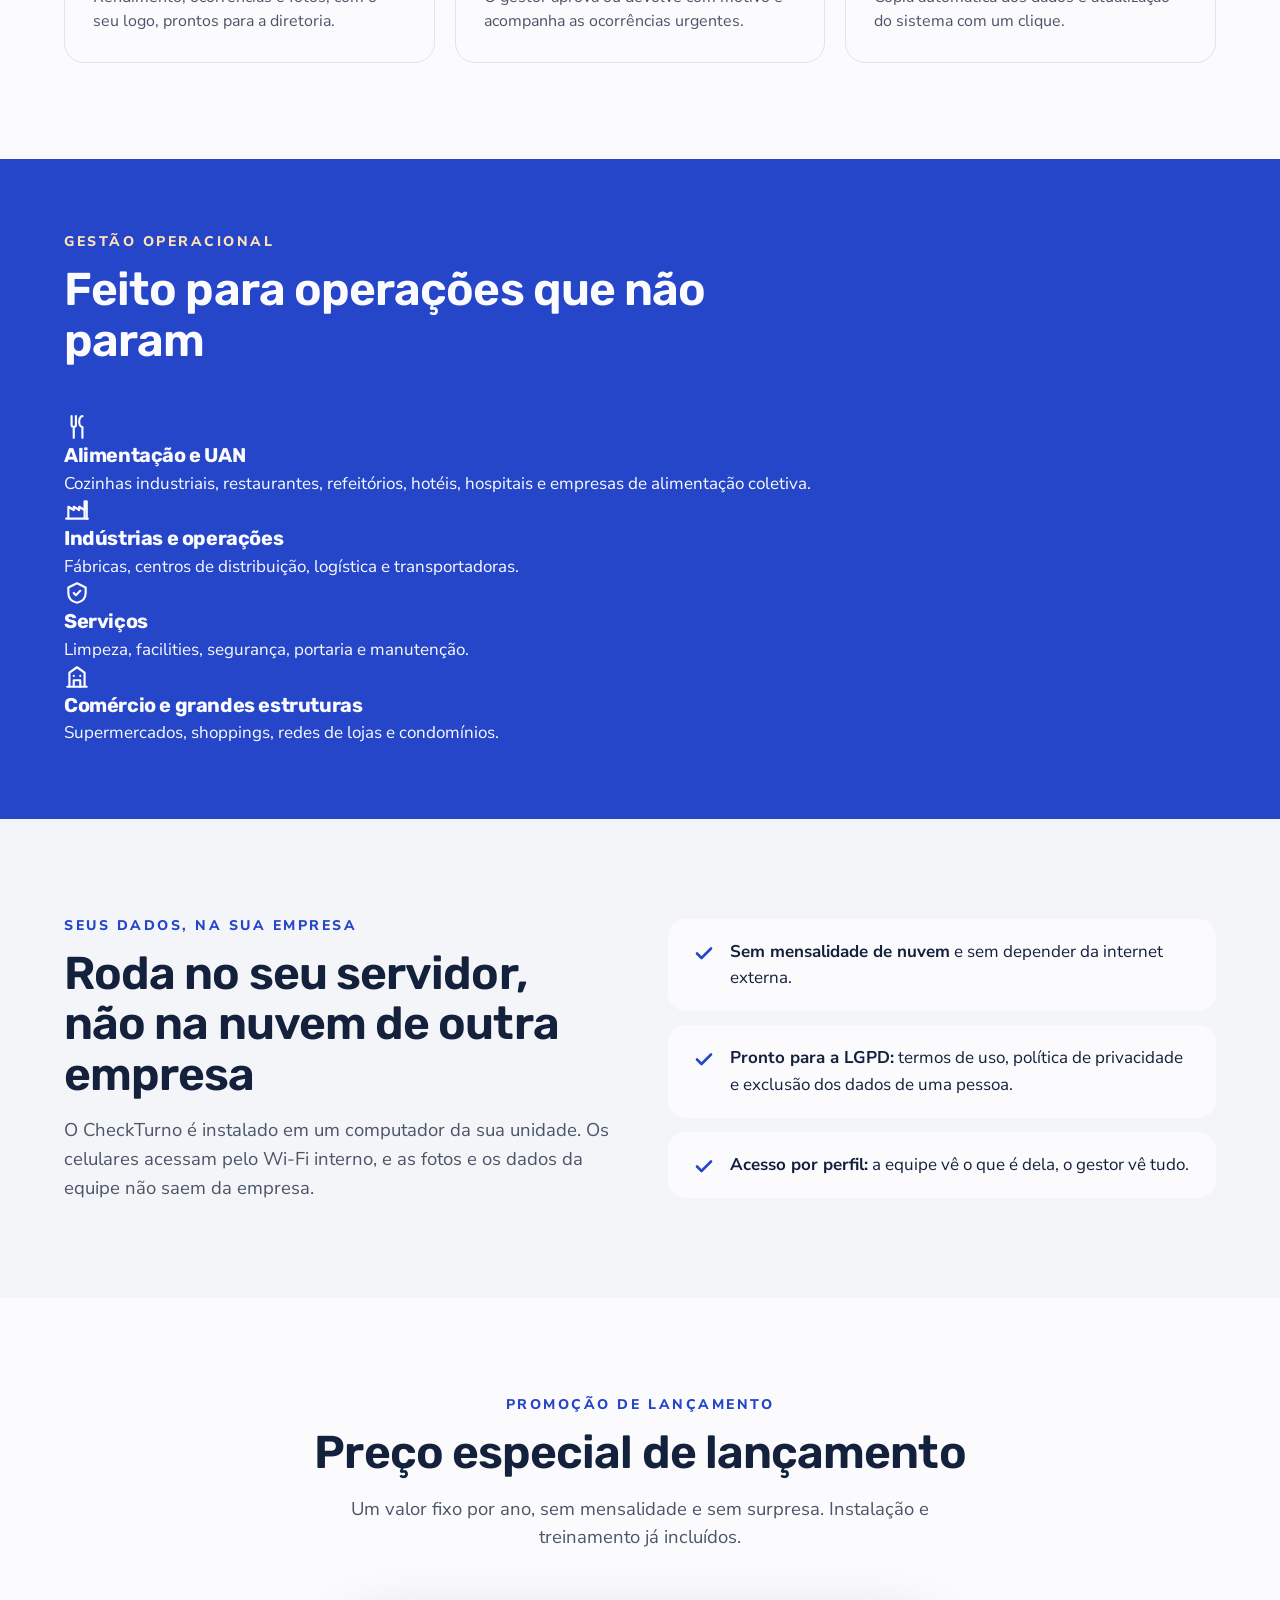
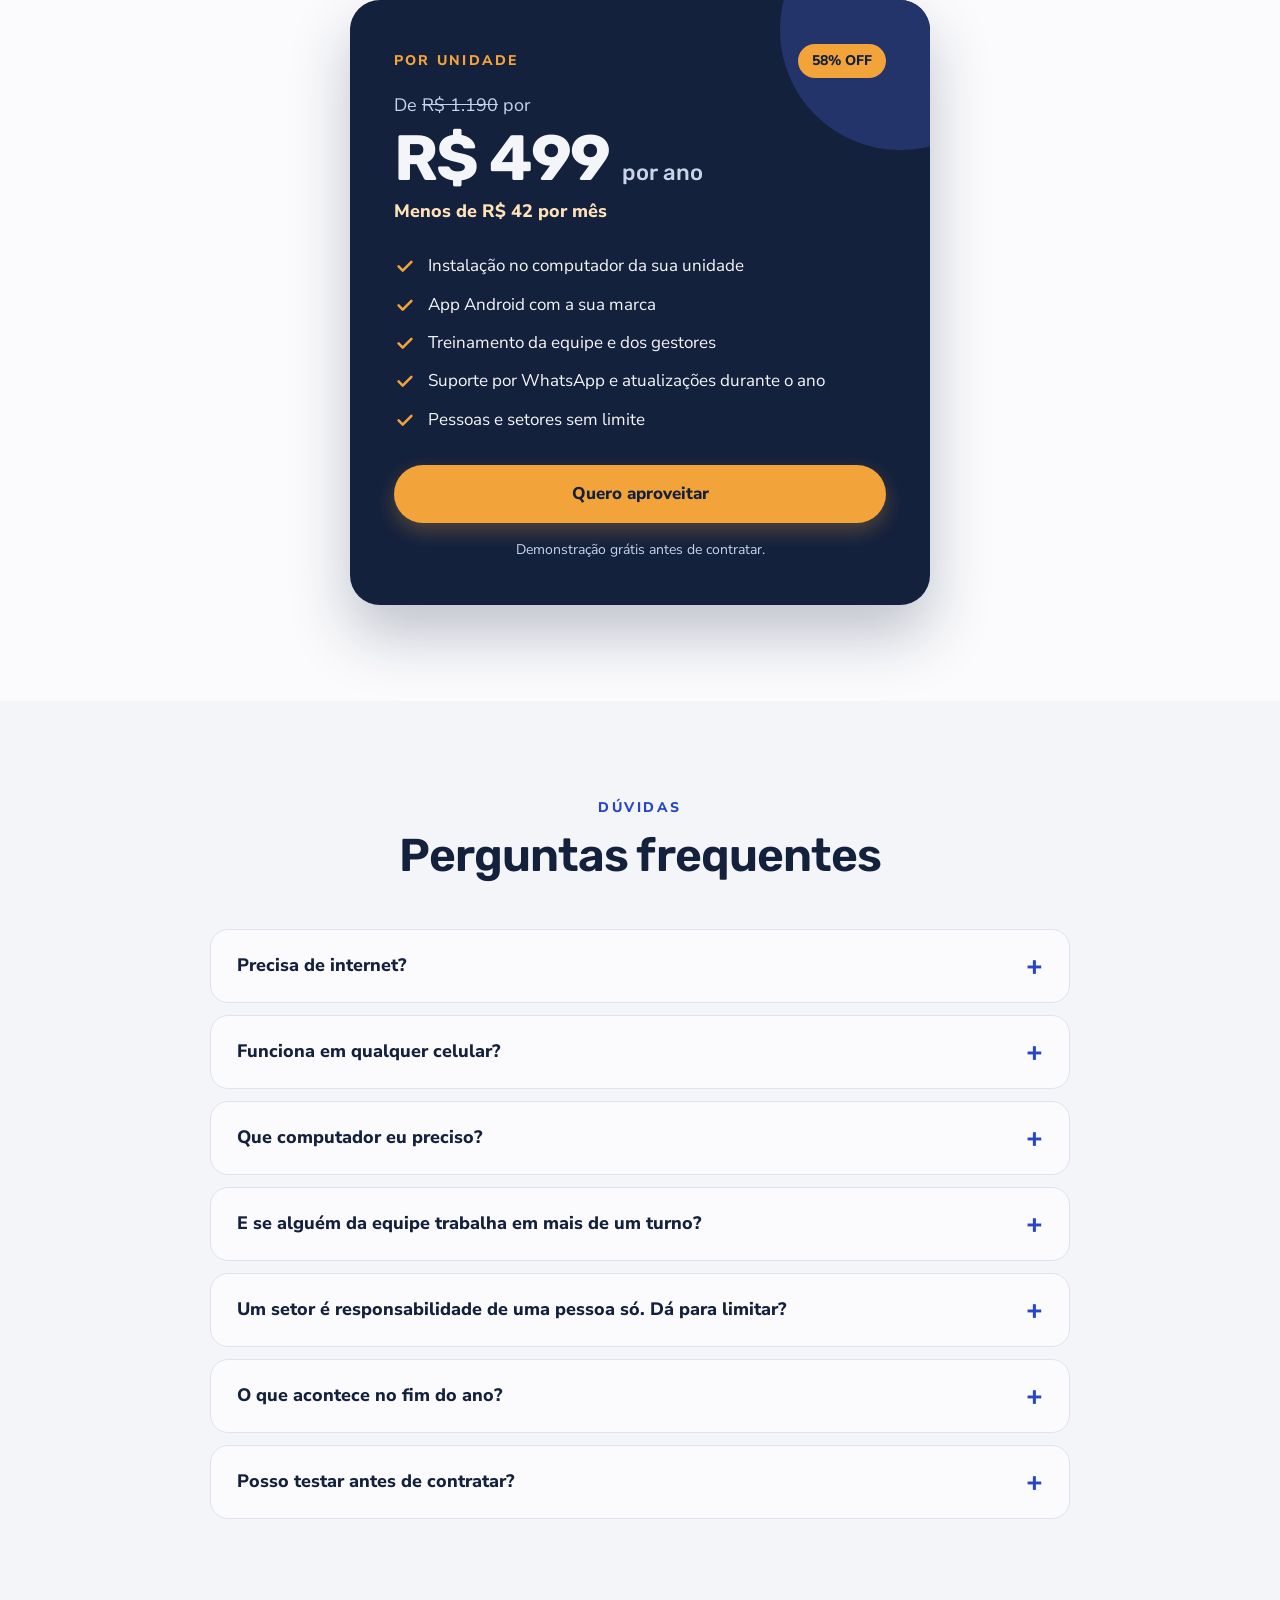
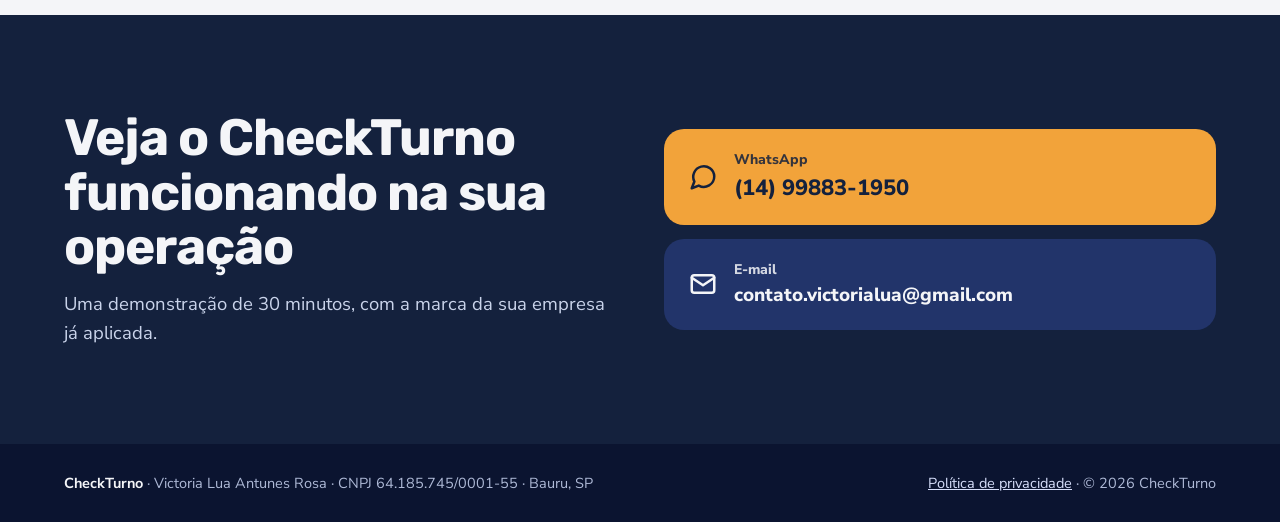
==== commit 7fda7ffe: "Add files via upload" ====
--- a/index.html
+++ b/index.html
@@ -183,19 +183,31 @@
 <section class="section band tight" id="para-quem">
   <div class="wrap">
     <div class="head reveal">
-      <p class="eyebrow">Para quem</p>
-      <h2 class="title">Para qualquer empresa com equipe em turnos</h2>
-    </div>
-    <ul class="chips reveal">
-      <li>Limpeza e facilities</li>
-      <li>Postos e restaurantes de estrada</li>
-      <li>Hotéis</li>
-      <li>Hospitais e clínicas</li>
-      <li>Indústrias</li>
-      <li>Shoppings e lojas</li>
-      <li>Condomínios</li>
-      <li>Segurança e portaria</li>
-    </ul>
+      <p class="eyebrow">Gestão operacional</p>
+      <h2 class="title">Feito para operações que não param</h2>
+    </div>
+    <div class="segs">
+      <div class="seg reveal">
+        <span class="seg-ico"><svg aria-hidden="true" width="26" height="26" viewBox="0 0 24 24" fill="none" stroke="currentColor" stroke-width="2" stroke-linecap="round" stroke-linejoin="round"><path d="M7 2v8a2 2 0 0 0 2 2h0a2 2 0 0 0 2-2V2M9 12v10M17 2c-1.7 0-3 2.2-3 5s1.3 5 3 5v10"/></svg></span>
+        <h3>Alimentação e UAN</h3>
+        <p>Cozinhas industriais, restaurantes, refeitórios, hotéis, hospitais e empresas de alimentação coletiva.</p>
+      </div>
+      <div class="seg reveal">
+        <span class="seg-ico"><svg aria-hidden="true" width="26" height="26" viewBox="0 0 24 24" fill="none" stroke="currentColor" stroke-width="2" stroke-linecap="round" stroke-linejoin="round"><path d="M2 20h20M4 20V9l5 3V9l5 3V9l5 3v8"/><path d="M19 12V4h2v16"/></svg></span>
+        <h3>Indústrias e operações</h3>
+        <p>Fábricas, centros de distribuição, logística e transportadoras.</p>
+      </div>
+      <div class="seg reveal">
+        <span class="seg-ico"><svg aria-hidden="true" width="26" height="26" viewBox="0 0 24 24" fill="none" stroke="currentColor" stroke-width="2" stroke-linecap="round" stroke-linejoin="round"><path d="M12 3l8 4v5c0 5-3.5 8-8 9-4.5-1-8-4-8-9V7z"/><path d="M9 12l2 2 4-4"/></svg></span>
+        <h3>Serviços</h3>
+        <p>Limpeza, facilities, segurança, portaria e manutenção.</p>
+      </div>
+      <div class="seg reveal">
+        <span class="seg-ico"><svg aria-hidden="true" width="26" height="26" viewBox="0 0 24 24" fill="none" stroke="currentColor" stroke-width="2" stroke-linecap="round" stroke-linejoin="round"><path d="M3 21h18M5 21V8l7-5 7 5v13"/><path d="M9 21v-6h6v6M9 11h.01M15 11h.01"/></svg></span>
+        <h3>Comércio e grandes estruturas</h3>
+        <p>Supermercados, shoppings, redes de lojas e condomínios.</p>
+      </div>
+    </div>
   </div>
 </section>
 
